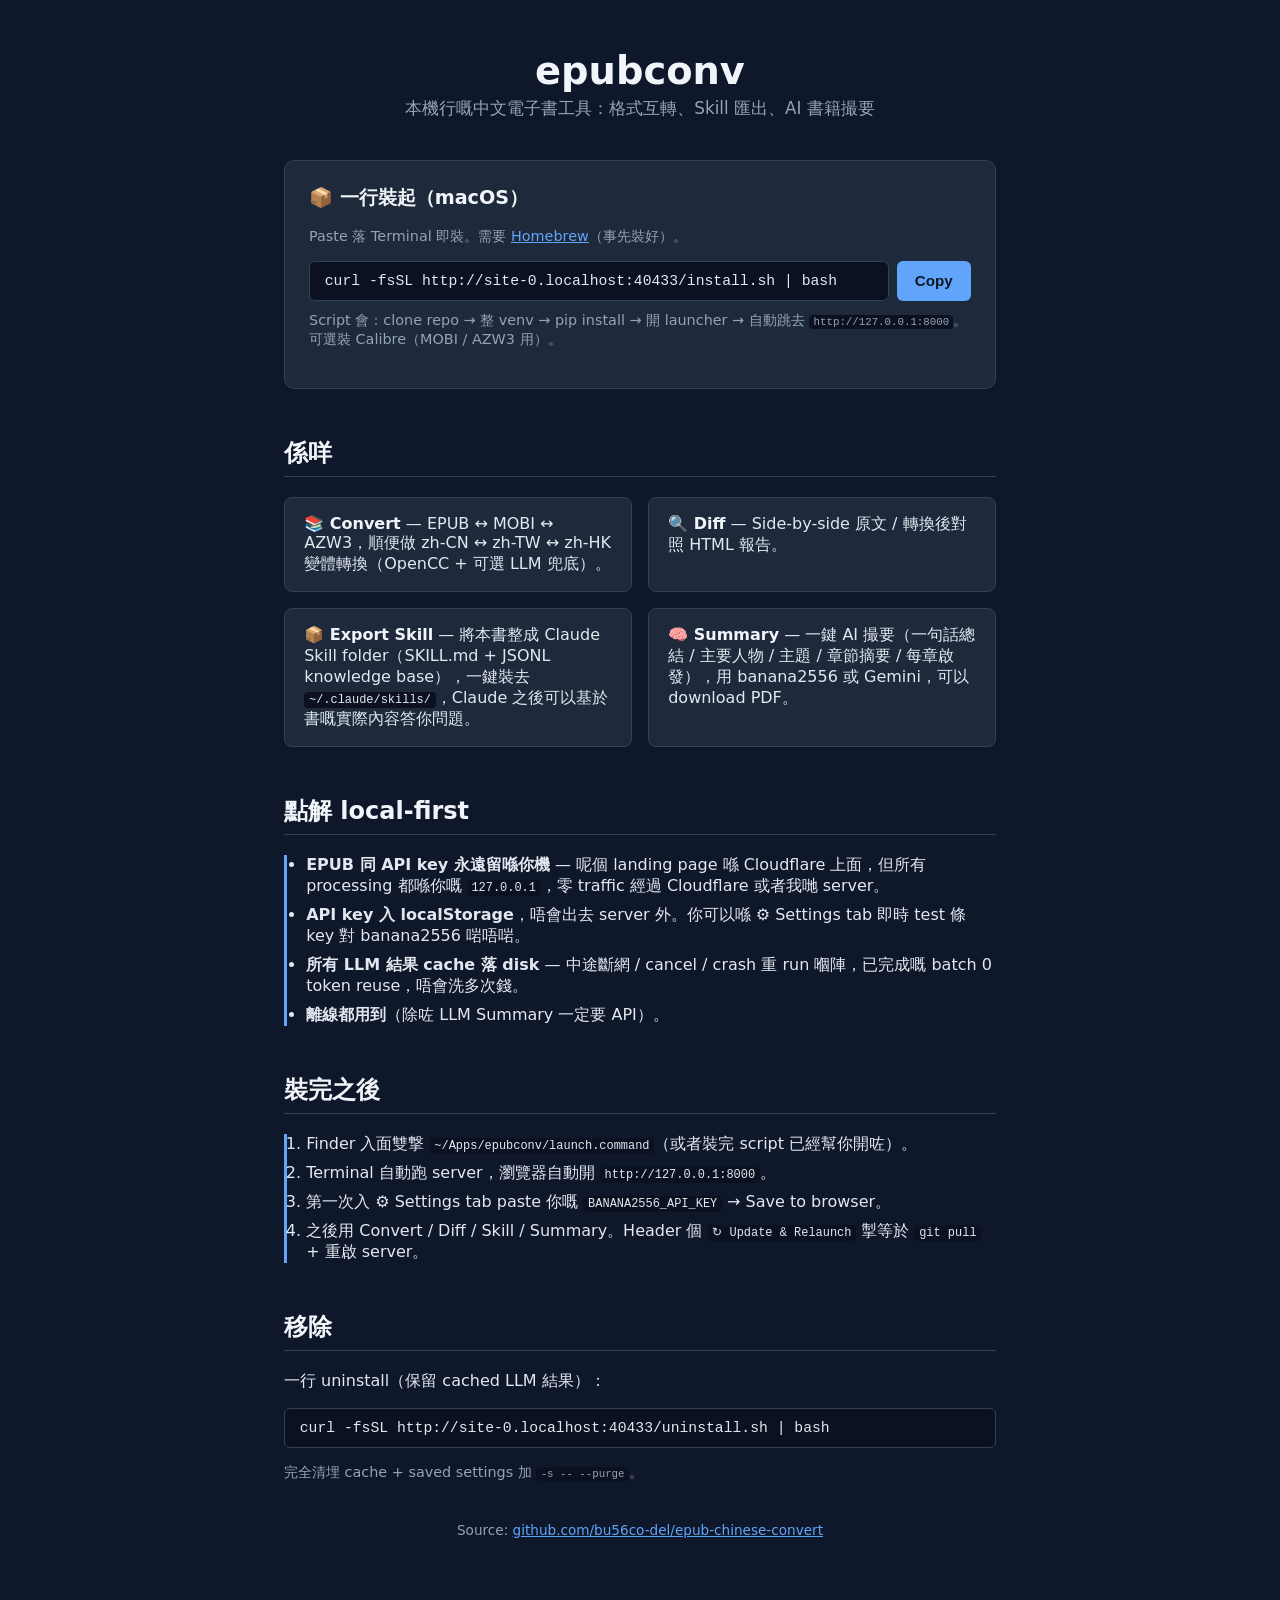
==== pages/index.html @ 8a71cad4 "feat(pages): Cloudflare Pages landing site + one-line installer A static site under pages/ that anyo" ====
<!DOCTYPE html>
<html lang="zh-Hant">
<head>
<meta charset="utf-8" />
<meta name="viewport" content="width=device-width, initial-scale=1" />
<title>epubconv — local-first 中文電子書工具</title>
<meta name="description" content="EPUB ↔ MOBI ↔ AZW3 中文變體轉換、Claude Skill 匯出、書籍 AI 撮要。所有 processing 留喺你部 Mac，API key 唔離開 browser。" />
<link rel="stylesheet" href="./style.css" />
</head>
<body>

<main>

<header>
  <h1>epubconv</h1>
  <p class="tagline">本機行嘅中文電子書工具：格式互轉、Skill 匯出、AI 書籍撮要</p>
</header>

<section class="cta">
  <h2 style="margin-top:0;border:0;padding:0;font-size:1.2em">📦 一行裝起（macOS）</h2>
  <p class="muted">Paste 落 Terminal 即裝。需要 <a href="https://brew.sh" target="_blank">Homebrew</a>（事先裝好）。</p>
  <div class="install-row">
    <code class="install-cmd" id="install-cmd">curl -fsSL …/install.sh | bash</code>
    <button class="copy" id="copy-btn" type="button">Copy</button>
  </div>
  <p class="muted" style="margin-top:0.75em">
    Script 會：clone repo → 整 venv → pip install → 開 launcher → 自動跳去 <code>http://127.0.0.1:8000</code>。
    可選裝 Calibre（MOBI / AZW3 用）。
  </p>
</section>

<h2>係咩</h2>
<ul class="features">
  <li><strong>📚 Convert</strong> — EPUB ↔ MOBI ↔ AZW3，順便做 zh-CN ↔ zh-TW ↔ zh-HK 變體轉換（OpenCC + 可選 LLM 兜底）。</li>
  <li><strong>🔍 Diff</strong> — Side-by-side 原文 / 轉換後對照 HTML 報告。</li>
  <li><strong>📦 Export Skill</strong> — 將本書整成 Claude Skill folder（SKILL.md + JSONL knowledge base），一鍵裝去 <code>~/.claude/skills/</code>，Claude 之後可以基於書嘅實際內容答你問題。</li>
  <li><strong>🧠 Summary</strong> — 一鍵 AI 撮要（一句話總結 / 主要人物 / 主題 / 章節摘要 / 每章啟發），用 banana2556 或 Gemini，可以 download PDF。</li>
</ul>

<h2>點解 local-first</h2>
<ul class="steps">
  <li><strong>EPUB 同 API key 永遠留喺你機</strong> — 呢個 landing page 喺 Cloudflare 上面，但所有 processing 都喺你嘅 <code>127.0.0.1</code>，零 traffic 經過 Cloudflare 或者我哋 server。</li>
  <li><strong>API key 入 localStorage</strong>，唔會出去 server 外。你可以喺 ⚙ Settings tab 即時 test 條 key 對 banana2556 啱唔啱。</li>
  <li><strong>所有 LLM 結果 cache 落 disk</strong> — 中途斷網 / cancel / crash 重 run 嗰陣，已完成嘅 batch 0 token reuse，唔會洗多次錢。</li>
  <li><strong>離線都用到</strong>（除咗 LLM Summary 一定要 API）。</li>
</ul>

<h2>裝完之後</h2>
<ol class="steps">
  <li>Finder 入面雙撃 <code>~/Apps/epubconv/launch.command</code>（或者裝完 script 已經幫你開咗）。</li>
  <li>Terminal 自動跑 server，瀏覽器自動開 <code>http://127.0.0.1:8000</code>。</li>
  <li>第一次入 ⚙ Settings tab paste 你嘅 <code>BANANA2556_API_KEY</code> → Save to browser。</li>
  <li>之後用 Convert / Diff / Skill / Summary。Header 個 <code>↻ Update &amp; Relaunch</code> 掣等於 <code>git pull</code> + 重啟 server。</li>
</ol>

<h2>移除</h2>
<p>一行 uninstall（保留 cached LLM 結果）：</p>
<code class="install-cmd" id="uninstall-cmd" style="display:block;white-space:nowrap">curl -fsSL …/uninstall.sh | bash</code>
<p class="muted">完全清埋 cache + saved settings 加 <code>-s -- --purge</code>。</p>

<footer>
  <p>
    Source: <a href="https://github.com/bu56co-del/epub-chinese-convert" target="_blank">github.com/bu56co-del/epub-chinese-convert</a>
  </p>
</footer>

</main>

<script>
(function () {
  // Build curl commands relative to whichever origin served this page so
  // the same HTML works on *.pages.dev, a custom domain, or local preview.
  const origin = window.location.origin || "";
  const cmd = origin + "/install.sh";
  const ucmd = origin + "/uninstall.sh";
  const installEl = document.getElementById("install-cmd");
  const uninstallEl = document.getElementById("uninstall-cmd");
  if (origin && !origin.startsWith("file:")) {
    installEl.textContent = `curl -fsSL ${cmd} | bash`;
    uninstallEl.textContent = `curl -fsSL ${ucmd} | bash`;
  }

  const btn = document.getElementById("copy-btn");
  btn.addEventListener("click", async () => {
    try {
      await navigator.clipboard.writeText(installEl.textContent.trim());
      btn.textContent = "Copied!";
      btn.classList.add("copied");
      setTimeout(() => {
        btn.textContent = "Copy";
        btn.classList.remove("copied");
      }, 1800);
    } catch (e) {
      btn.textContent = "Copy failed";
    }
  });
})();
</script>

</body>
</html>
---- pages/style.css ----
:root {
  --bg: #0f172a;
  --bg-raised: #1e293b;
  --bg-code: #0b1120;
  --border: #334155;
  --text: #e2e8f0;
  --text-muted: #94a3b8;
  --text-strong: #f1f5f9;
  --accent: #60a5fa;
  --accent-hover: #93c5fd;
  --ok: #34d399;
}

* { box-sizing: border-box; }

html, body {
  background: var(--bg);
  color: var(--text);
  margin: 0;
  font-family: -apple-system, BlinkMacSystemFont, system-ui, "Segoe UI", "PingFang TC",
               "PingFang HK", "Microsoft JhengHei", sans-serif;
  -webkit-font-smoothing: antialiased;
}

main {
  max-width: 760px;
  margin: 0 auto;
  padding: 3em 1.5em 6em;
}

header {
  text-align: center;
  margin-bottom: 2.5em;
}

header h1 {
  margin: 0;
  font-size: 2.4em;
  color: var(--text-strong);
}

header .tagline {
  color: var(--text-muted);
  margin-top: 0.25em;
  font-size: 1.05em;
}

h2 {
  color: var(--text-strong);
  margin-top: 2em;
  border-bottom: 1px solid var(--border);
  padding-bottom: 0.3em;
}

a {
  color: var(--accent);
}

a:hover {
  color: var(--accent-hover);
}

code {
  background: var(--bg-code);
  padding: 0.1em 0.4em;
  border-radius: 4px;
  font-size: 0.92em;
}

.cta {
  background: var(--bg-raised);
  border: 1px solid var(--border);
  border-radius: 10px;
  padding: 1.5em;
  margin: 2em 0;
}

.cta .install-row {
  display: flex;
  align-items: stretch;
  gap: 0.5em;
  margin-top: 0.75em;
}

.install-cmd {
  flex: 1;
  background: var(--bg-code);
  color: var(--text);
  font-family: ui-monospace, SFMono-Regular, Menlo, monospace;
  font-size: 0.92em;
  border: 1px solid var(--border);
  border-radius: 6px;
  padding: 0.75em 1em;
  overflow-x: auto;
  white-space: nowrap;
}

button.copy {
  background: var(--accent);
  color: #0f172a;
  font-weight: 600;
  border: 0;
  border-radius: 6px;
  padding: 0 1.2em;
  cursor: pointer;
  font-size: 0.95em;
}

button.copy:hover { background: var(--accent-hover); }
button.copy.copied { background: var(--ok); }

.features {
  display: grid;
  grid-template-columns: 1fr 1fr;
  gap: 1em;
  list-style: none;
  padding: 0;
}

.features li {
  background: var(--bg-raised);
  border: 1px solid var(--border);
  border-radius: 8px;
  padding: 1em 1.2em;
}

.features li strong { color: var(--text-strong); }

.muted { color: var(--text-muted); font-size: 0.9em; }

.steps {
  border-left: 3px solid var(--accent);
  padding-left: 1.2em;
}

.steps li { margin: 0.5em 0; }

footer {
  text-align: center;
  color: var(--text-muted);
  font-size: 0.85em;
  margin-top: 3em;
}

@media (max-width: 600px) {
  main { padding: 2em 1em 4em; }
  .features { grid-template-columns: 1fr; }
  .install-row { flex-direction: column; }
  button.copy { padding: 0.6em 1em; }
}
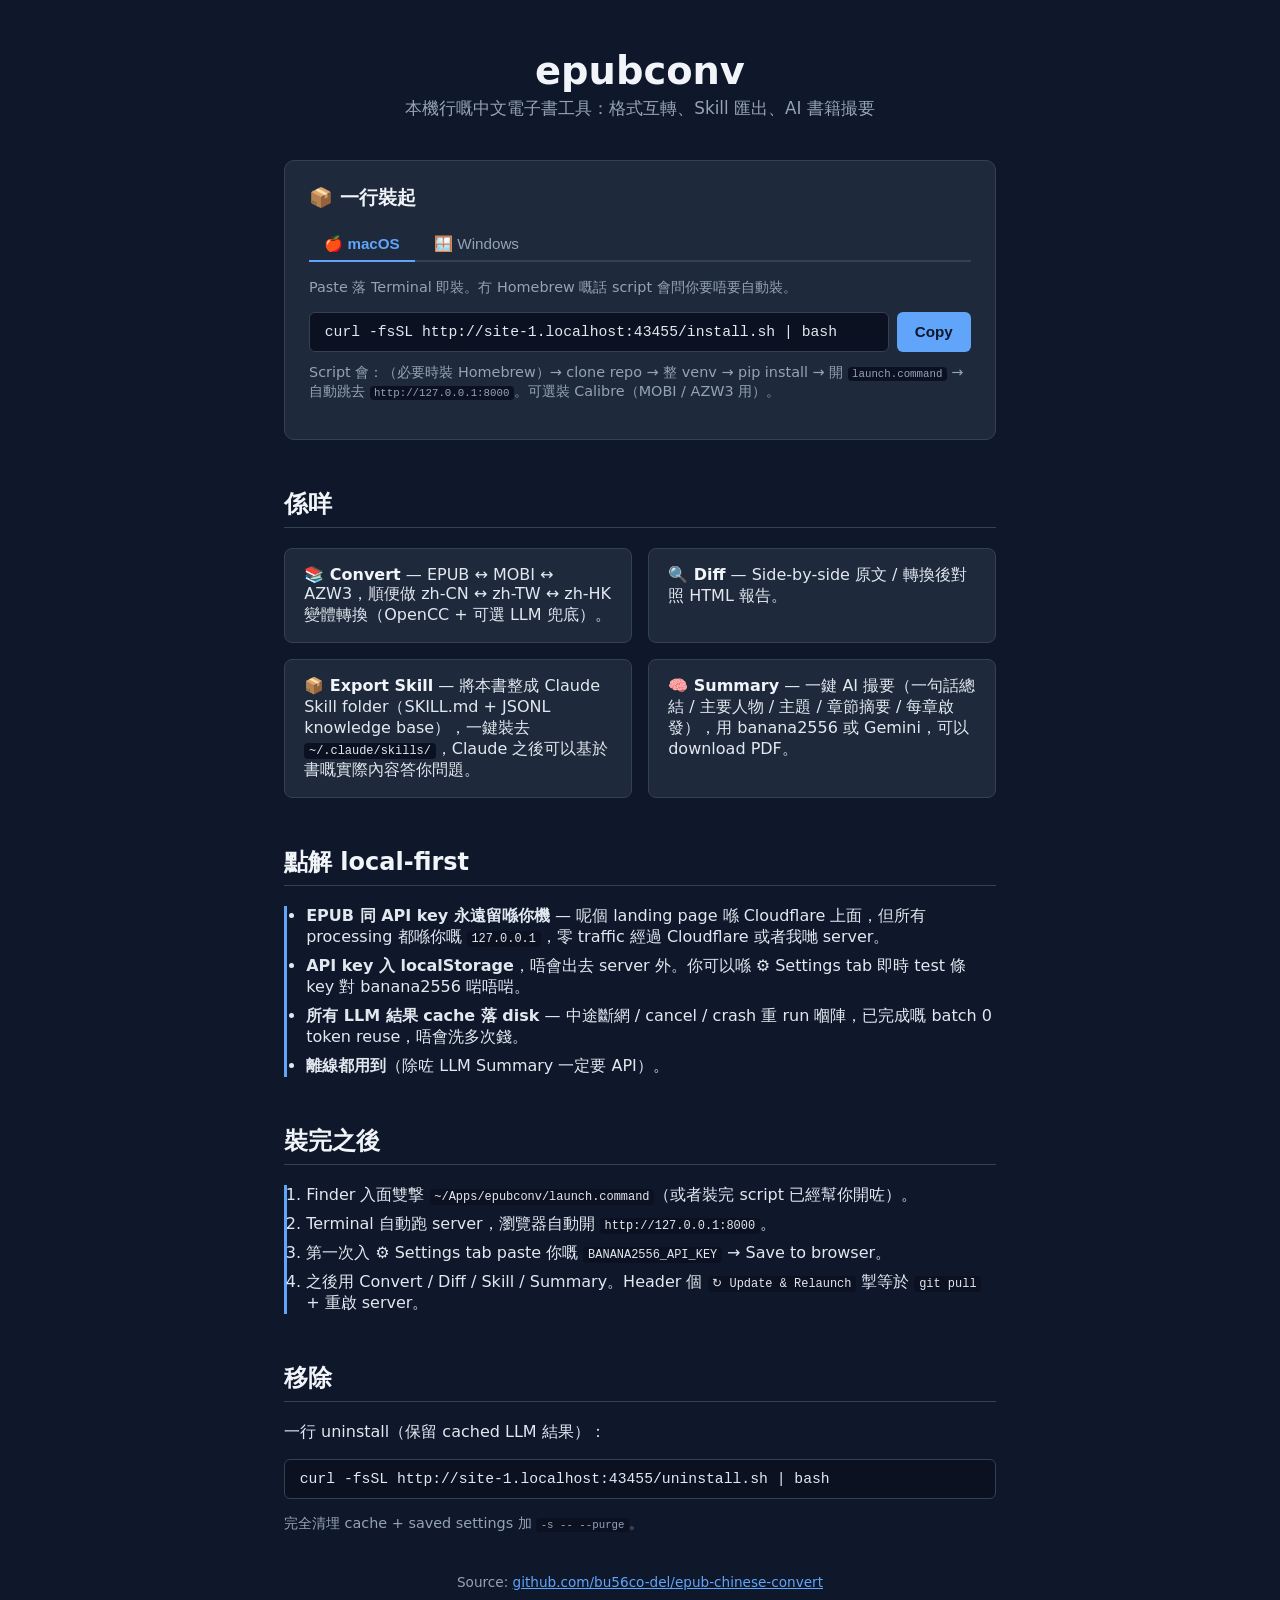
==== commit 3348abf6: "feat(installer): auto-install Homebrew on macOS + Windows installer Two requests from the Cloudflare" ====
--- a/pages/index.html
+++ b/pages/index.html
@@ -17,16 +17,37 @@
 </header>
 
 <section class="cta">
-  <h2 style="margin-top:0;border:0;padding:0;font-size:1.2em">📦 一行裝起（macOS）</h2>
-  <p class="muted">Paste 落 Terminal 即裝。需要 <a href="https://brew.sh" target="_blank">Homebrew</a>（事先裝好）。</p>
-  <div class="install-row">
-    <code class="install-cmd" id="install-cmd">curl -fsSL …/install.sh | bash</code>
-    <button class="copy" id="copy-btn" type="button">Copy</button>
+  <h2 style="margin-top:0;border:0;padding:0;font-size:1.2em">📦 一行裝起</h2>
+
+  <div class="os-tabs" role="tablist">
+    <button class="os-tab" data-os="mac" type="button" role="tab">🍎 macOS</button>
+    <button class="os-tab" data-os="windows" type="button" role="tab">🪟 Windows</button>
   </div>
-  <p class="muted" style="margin-top:0.75em">
-    Script 會：clone repo → 整 venv → pip install → 開 launcher → 自動跳去 <code>http://127.0.0.1:8000</code>。
-    可選裝 Calibre（MOBI / AZW3 用）。
-  </p>
+
+  <div class="os-panel" data-os="mac">
+    <p class="muted">Paste 落 Terminal 即裝。冇 Homebrew 嘅話 script 會問你要唔要自動裝。</p>
+    <div class="install-row">
+      <code class="install-cmd" id="install-cmd-mac">curl -fsSL …/install.sh | bash</code>
+      <button class="copy" data-target="install-cmd-mac" type="button">Copy</button>
+    </div>
+    <p class="muted" style="margin-top:0.75em">
+      Script 會：（必要時裝 Homebrew）→ clone repo → 整 venv → pip install → 開 <code>launch.command</code> →
+      自動跳去 <code>http://127.0.0.1:8000</code>。可選裝 Calibre（MOBI / AZW3 用）。
+    </p>
+  </div>
+
+  <div class="os-panel" data-os="windows" style="display:none">
+    <p class="muted">Paste 落 PowerShell 即裝。需要 Windows 10 1809+ / Windows 11（內建 winget）。</p>
+    <div class="install-row">
+      <code class="install-cmd" id="install-cmd-win">iwr -useb …/install.ps1 | iex</code>
+      <button class="copy" data-target="install-cmd-win" type="button">Copy</button>
+    </div>
+    <p class="muted" style="margin-top:0.75em">
+      Script 會：winget install Git + Python 3.11 → clone repo → 整 venv → pip install → 開
+      <code>launch.bat</code> → 自動跳去 <code>http://127.0.0.1:8000</code>。
+      可選裝 Calibre（MOBI / AZW3 用）。
+    </p>
+  </div>
 </section>
 
 <h2>係咩</h2>
@@ -55,8 +76,15 @@
 
 <h2>移除</h2>
 <p>一行 uninstall（保留 cached LLM 結果）：</p>
-<code class="install-cmd" id="uninstall-cmd" style="display:block;white-space:nowrap">curl -fsSL …/uninstall.sh | bash</code>
-<p class="muted">完全清埋 cache + saved settings 加 <code>-s -- --purge</code>。</p>
+<div class="os-panel" data-os="mac">
+  <code class="install-cmd" id="uninstall-cmd-mac" style="display:block;white-space:nowrap">curl -fsSL …/uninstall.sh | bash</code>
+  <p class="muted">完全清埋 cache + saved settings 加 <code>-s -- --purge</code>。</p>
+</div>
+<div class="os-panel" data-os="windows" style="display:none">
+  <p class="muted">Windows 暫時手動 — 喺 PowerShell 跑：</p>
+  <code class="install-cmd" style="display:block;white-space:nowrap">Remove-Item -Recurse "$env:USERPROFILE\Apps\epubconv"</code>
+  <p class="muted">完全清埋 cache 仲要加 <code>Remove-Item -Recurse "$env:USERPROFILE\.config\epubconv"</code>。</p>
+</div>
 
 <footer>
   <p>
@@ -68,31 +96,63 @@
 
 <script>
 (function () {
-  // Build curl commands relative to whichever origin served this page so
-  // the same HTML works on *.pages.dev, a custom domain, or local preview.
+  // Build install / uninstall commands relative to whichever origin served
+  // this page so the same HTML works on *.pages.dev, a custom domain, or
+  // a local preview.
   const origin = window.location.origin || "";
-  const cmd = origin + "/install.sh";
-  const ucmd = origin + "/uninstall.sh";
-  const installEl = document.getElementById("install-cmd");
-  const uninstallEl = document.getElementById("uninstall-cmd");
-  if (origin && !origin.startsWith("file:")) {
-    installEl.textContent = `curl -fsSL ${cmd} | bash`;
-    uninstallEl.textContent = `curl -fsSL ${ucmd} | bash`;
+  const isHttp = origin && !origin.startsWith("file:");
+
+  if (isHttp) {
+    document.getElementById("install-cmd-mac").textContent =
+      `curl -fsSL ${origin}/install.sh | bash`;
+    document.getElementById("install-cmd-win").textContent =
+      `iwr -useb ${origin}/install.ps1 | iex`;
+    document.getElementById("uninstall-cmd-mac").textContent =
+      `curl -fsSL ${origin}/uninstall.sh | bash`;
   }
 
-  const btn = document.getElementById("copy-btn");
-  btn.addEventListener("click", async () => {
-    try {
-      await navigator.clipboard.writeText(installEl.textContent.trim());
-      btn.textContent = "Copied!";
-      btn.classList.add("copied");
-      setTimeout(() => {
-        btn.textContent = "Copy";
-        btn.classList.remove("copied");
-      }, 1800);
-    } catch (e) {
-      btn.textContent = "Copy failed";
-    }
+  // -------- OS tabs --------
+  function showOS(os) {
+    document.querySelectorAll(".os-tab").forEach(b => {
+      b.classList.toggle("active", b.dataset.os === os);
+    });
+    document.querySelectorAll(".os-panel").forEach(p => {
+      p.style.display = (p.dataset.os === os) ? "block" : "none";
+    });
+    try { localStorage.setItem("epubconv:landing-os", os); } catch (e) {}
+  }
+
+  document.querySelectorAll(".os-tab").forEach(btn => {
+    btn.addEventListener("click", () => showOS(btn.dataset.os));
+  });
+
+  // Default tab: saved choice → user-agent guess → mac.
+  let defaultOS = "mac";
+  try {
+    const saved = localStorage.getItem("epubconv:landing-os");
+    if (saved === "mac" || saved === "windows") defaultOS = saved;
+    else if (/Windows/i.test(navigator.userAgent)) defaultOS = "windows";
+  } catch (e) { /* private mode */ }
+  showOS(defaultOS);
+
+  // -------- Copy buttons --------
+  document.querySelectorAll("button.copy").forEach(btn => {
+    btn.addEventListener("click", async () => {
+      const targetId = btn.dataset.target;
+      const el = document.getElementById(targetId);
+      if (!el) return;
+      try {
+        await navigator.clipboard.writeText(el.textContent.trim());
+        btn.textContent = "Copied!";
+        btn.classList.add("copied");
+        setTimeout(() => {
+          btn.textContent = "Copy";
+          btn.classList.remove("copied");
+        }, 1800);
+      } catch (e) {
+        btn.textContent = "Copy failed";
+      }
+    });
   });
 })();
 </script>
--- a/pages/style.css
+++ b/pages/style.css
@@ -75,6 +75,32 @@
   margin: 2em 0;
 }
 
+.os-tabs {
+  display: flex;
+  gap: 0.25em;
+  margin: 1em 0 1em;
+  border-bottom: 2px solid var(--border);
+}
+
+.os-tab {
+  background: none;
+  border: 0;
+  padding: 0.5em 1em;
+  cursor: pointer;
+  color: var(--text-muted);
+  border-bottom: 2px solid transparent;
+  margin-bottom: -2px;
+  font-size: 0.95em;
+}
+
+.os-tab:hover { color: var(--accent-hover); }
+
+.os-tab.active {
+  color: var(--accent);
+  border-bottom-color: var(--accent);
+  font-weight: 600;
+}
+
 .cta .install-row {
   display: flex;
   align-items: stretch;
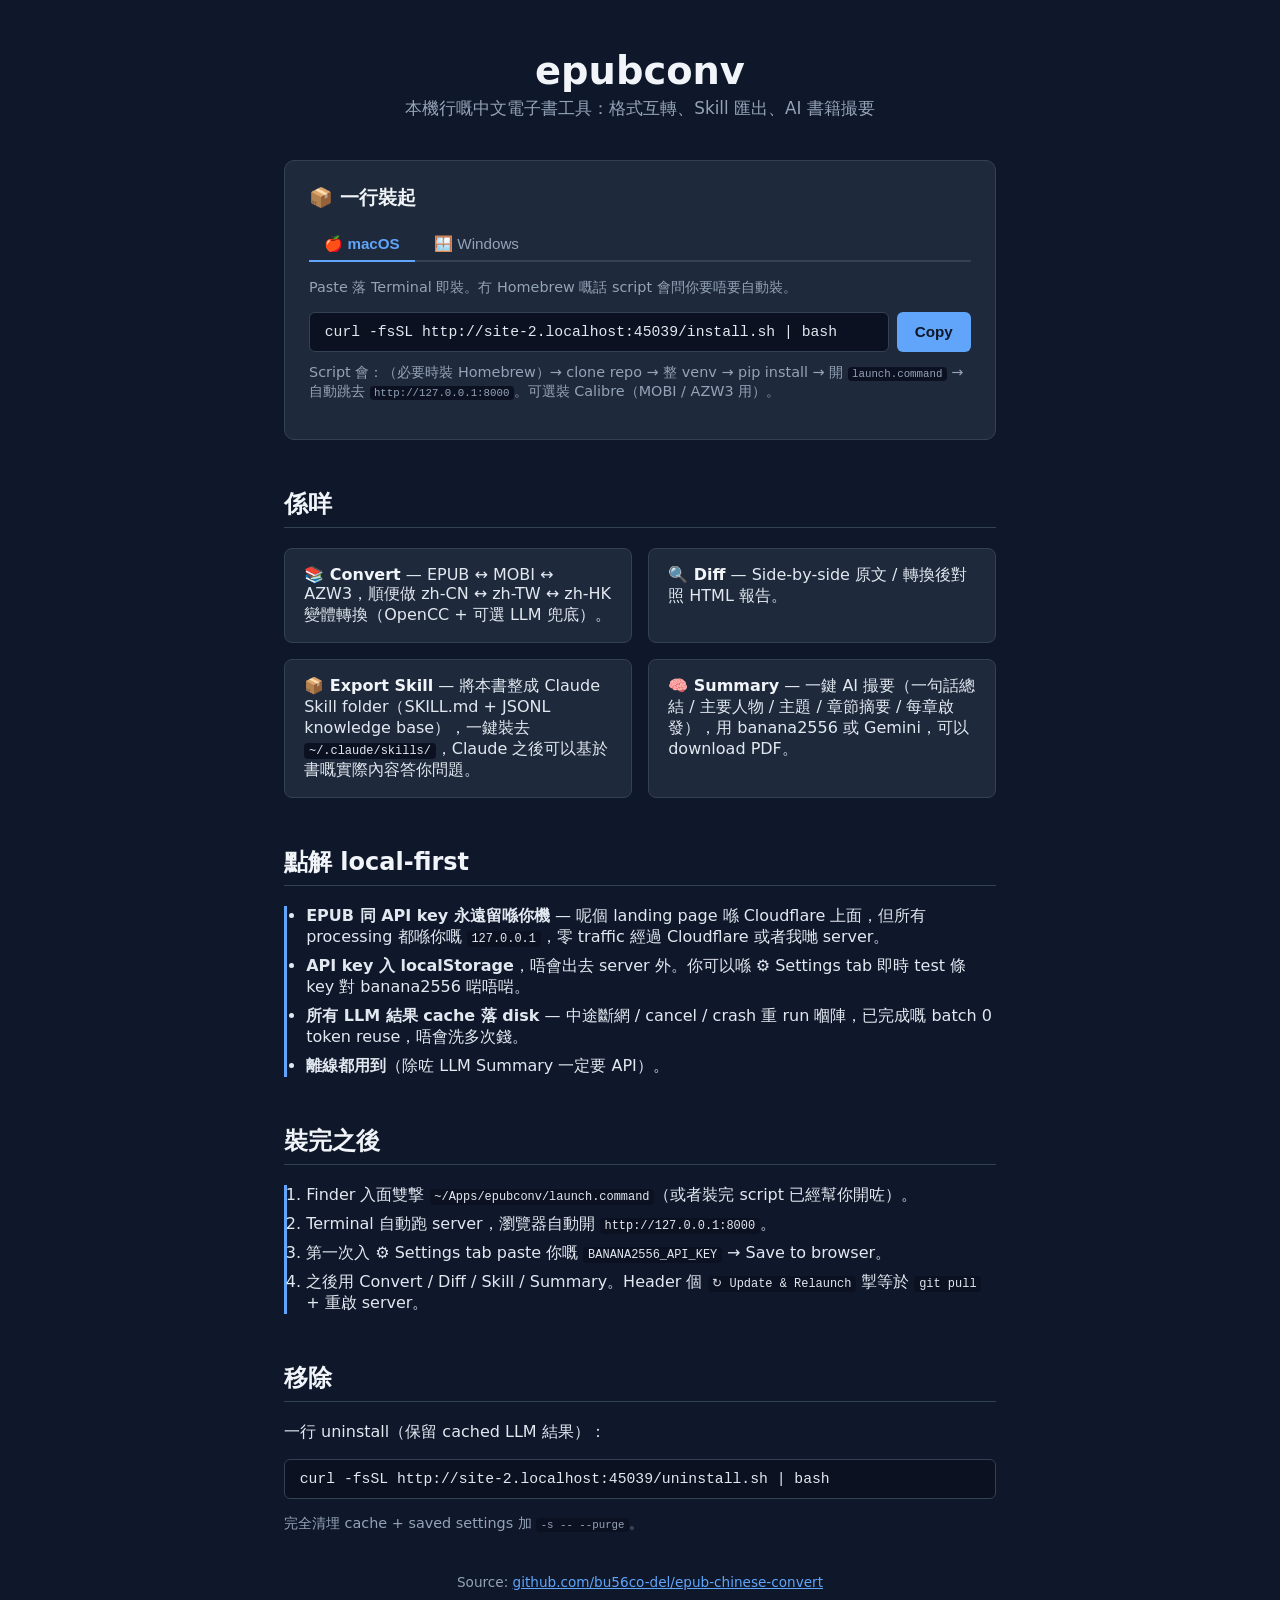
==== commit bbe0f6f2: "feat(web): Cloudflare-hosted UI talks to local backend (CORS + /healthz) The user expected the Cloud" ====
--- a/pages/index.html
+++ b/pages/index.html
@@ -15,6 +15,16 @@
   <h1>epubconv</h1>
   <p class="tagline">本機行嘅中文電子書工具：格式互轉、Skill 匯出、AI 書籍撮要</p>
 </header>
+
+<div id="backend-up" style="display:none;background:var(--bg-raised);border:1px solid var(--border);border-left:4px solid var(--ok);border-radius:8px;padding:1em 1.2em;margin-bottom:1.5em">
+  <strong style="color:var(--text-strong)">✅ 本機 server 已開</strong>
+  <span class="muted" id="backend-up-version"></span>
+  <div style="margin-top:0.75em">
+    <a href="./app.html" style="display:inline-block;background:var(--accent);color:#0f172a;font-weight:600;padding:0.6em 1.2em;border-radius:6px;text-decoration:none">
+      開個 App →
+    </a>
+  </div>
+</div>
 
 <section class="cta">
   <h2 style="margin-top:0;border:0;padding:0;font-size:1.2em">📦 一行裝起</h2>
@@ -135,6 +145,22 @@
   } catch (e) { /* private mode */ }
   showOS(defaultOS);
 
+  // -------- Backend probe — show "Open App" if local server is up --------
+  (async () => {
+    try {
+      const r = await fetch("http://127.0.0.1:8000/healthz", {
+        cache: "no-store",
+        signal: AbortSignal.timeout(2500),
+      });
+      if (r.ok) {
+        const data = await r.json();
+        document.getElementById("backend-up").style.display = "block";
+        document.getElementById("backend-up-version").textContent =
+          data.version ? ` (${data.version})` : "";
+      }
+    } catch (e) { /* backend not running — keep install instructions */ }
+  })();
+
   // -------- Copy buttons --------
   document.querySelectorAll("button.copy").forEach(btn => {
     btn.addEventListener("click", async () => {
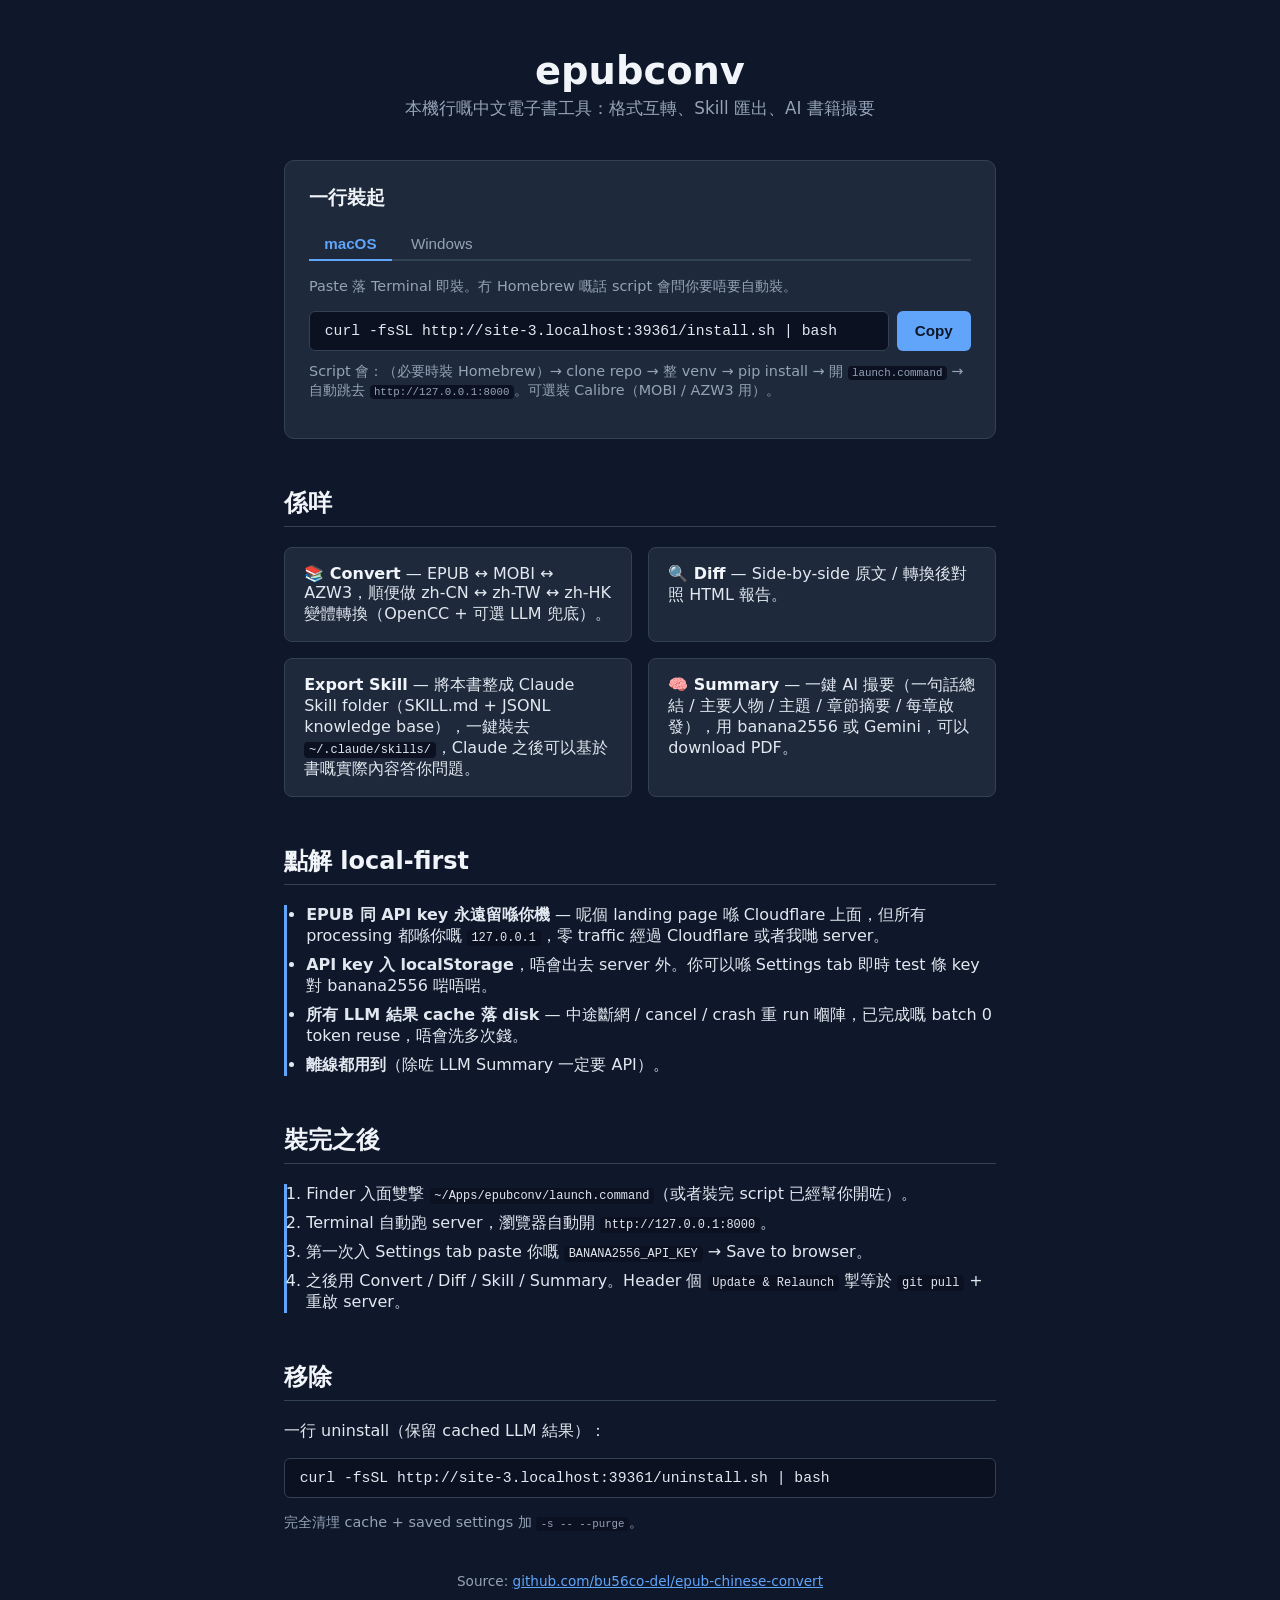
==== commit 740fe106: "style(web): strip pictogram emoji from UI surfaces User asked to remove emoji from the web UI. Remov" ====
--- a/pages/index.html
+++ b/pages/index.html
@@ -17,7 +17,7 @@
 </header>
 
 <div id="backend-up" style="display:none;background:var(--bg-raised);border:1px solid var(--border);border-left:4px solid var(--ok);border-radius:8px;padding:1em 1.2em;margin-bottom:1.5em">
-  <strong style="color:var(--text-strong)">✅ 本機 server 已開</strong>
+  <strong style="color:var(--text-strong)">本機 server 已開</strong>
   <span class="muted" id="backend-up-version"></span>
   <div style="margin-top:0.75em">
     <a href="./app.html" style="display:inline-block;background:var(--accent);color:#0f172a;font-weight:600;padding:0.6em 1.2em;border-radius:6px;text-decoration:none">
@@ -27,11 +27,11 @@
 </div>
 
 <section class="cta">
-  <h2 style="margin-top:0;border:0;padding:0;font-size:1.2em">📦 一行裝起</h2>
+  <h2 style="margin-top:0;border:0;padding:0;font-size:1.2em">一行裝起</h2>
 
   <div class="os-tabs" role="tablist">
-    <button class="os-tab" data-os="mac" type="button" role="tab">🍎 macOS</button>
-    <button class="os-tab" data-os="windows" type="button" role="tab">🪟 Windows</button>
+    <button class="os-tab" data-os="mac" type="button" role="tab">macOS</button>
+    <button class="os-tab" data-os="windows" type="button" role="tab">Windows</button>
   </div>
 
   <div class="os-panel" data-os="mac">
@@ -64,14 +64,14 @@
 <ul class="features">
   <li><strong>📚 Convert</strong> — EPUB ↔ MOBI ↔ AZW3，順便做 zh-CN ↔ zh-TW ↔ zh-HK 變體轉換（OpenCC + 可選 LLM 兜底）。</li>
   <li><strong>🔍 Diff</strong> — Side-by-side 原文 / 轉換後對照 HTML 報告。</li>
-  <li><strong>📦 Export Skill</strong> — 將本書整成 Claude Skill folder（SKILL.md + JSONL knowledge base），一鍵裝去 <code>~/.claude/skills/</code>，Claude 之後可以基於書嘅實際內容答你問題。</li>
+  <li><strong>Export Skill</strong> — 將本書整成 Claude Skill folder（SKILL.md + JSONL knowledge base），一鍵裝去 <code>~/.claude/skills/</code>，Claude 之後可以基於書嘅實際內容答你問題。</li>
   <li><strong>🧠 Summary</strong> — 一鍵 AI 撮要（一句話總結 / 主要人物 / 主題 / 章節摘要 / 每章啟發），用 banana2556 或 Gemini，可以 download PDF。</li>
 </ul>
 
 <h2>點解 local-first</h2>
 <ul class="steps">
   <li><strong>EPUB 同 API key 永遠留喺你機</strong> — 呢個 landing page 喺 Cloudflare 上面，但所有 processing 都喺你嘅 <code>127.0.0.1</code>，零 traffic 經過 Cloudflare 或者我哋 server。</li>
-  <li><strong>API key 入 localStorage</strong>，唔會出去 server 外。你可以喺 ⚙ Settings tab 即時 test 條 key 對 banana2556 啱唔啱。</li>
+  <li><strong>API key 入 localStorage</strong>，唔會出去 server 外。你可以喺 Settings tab 即時 test 條 key 對 banana2556 啱唔啱。</li>
   <li><strong>所有 LLM 結果 cache 落 disk</strong> — 中途斷網 / cancel / crash 重 run 嗰陣，已完成嘅 batch 0 token reuse，唔會洗多次錢。</li>
   <li><strong>離線都用到</strong>（除咗 LLM Summary 一定要 API）。</li>
 </ul>
@@ -80,8 +80,8 @@
 <ol class="steps">
   <li>Finder 入面雙撃 <code>~/Apps/epubconv/launch.command</code>（或者裝完 script 已經幫你開咗）。</li>
   <li>Terminal 自動跑 server，瀏覽器自動開 <code>http://127.0.0.1:8000</code>。</li>
-  <li>第一次入 ⚙ Settings tab paste 你嘅 <code>BANANA2556_API_KEY</code> → Save to browser。</li>
-  <li>之後用 Convert / Diff / Skill / Summary。Header 個 <code>↻ Update &amp; Relaunch</code> 掣等於 <code>git pull</code> + 重啟 server。</li>
+  <li>第一次入 Settings tab paste 你嘅 <code>BANANA2556_API_KEY</code> → Save to browser。</li>
+  <li>之後用 Convert / Diff / Skill / Summary。Header 個 <code>Update &amp; Relaunch</code> 掣等於 <code>git pull</code> + 重啟 server。</li>
 </ol>
 
 <h2>移除</h2>
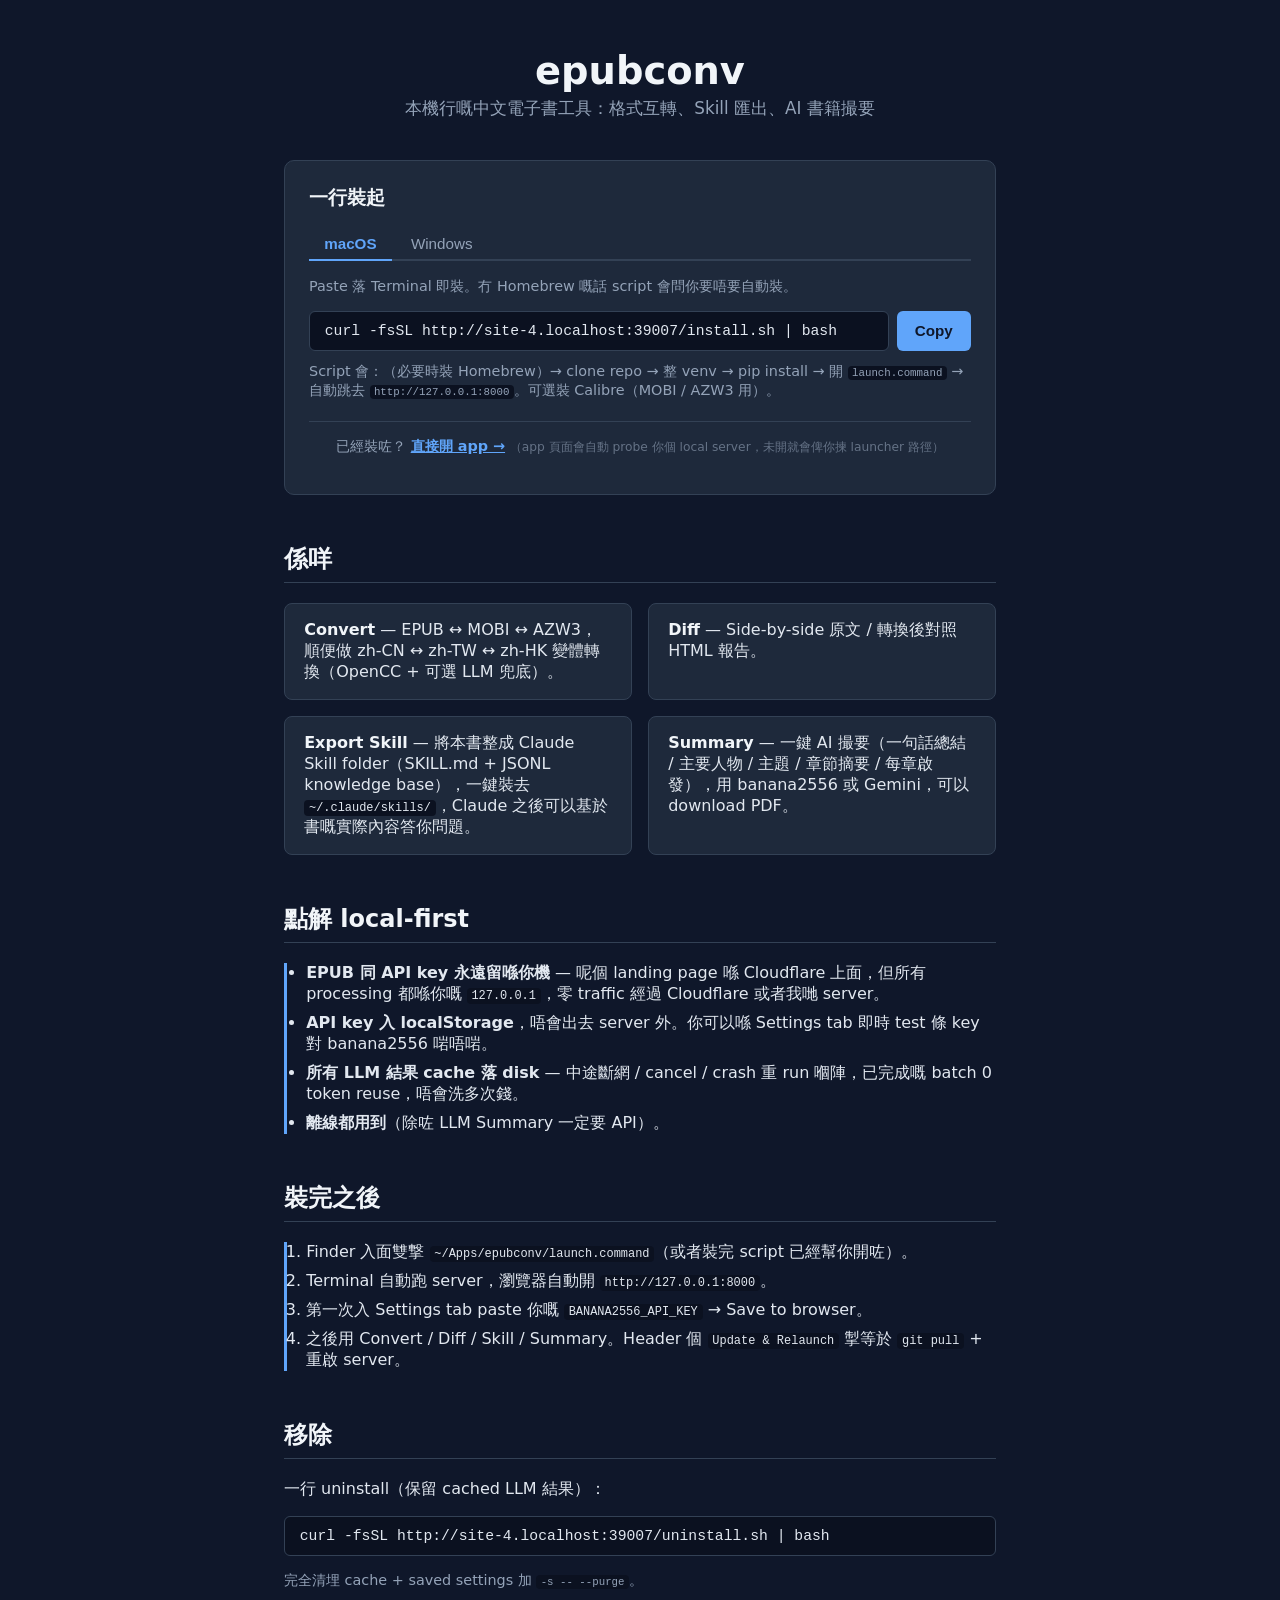
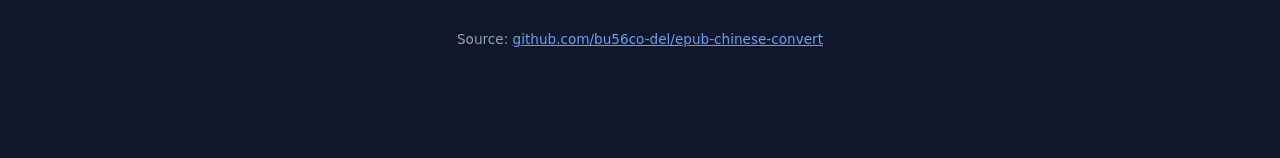
==== commit fa2790d9: "ux(pages): "已經裝咗？直接開 app →" link on landing + strip remaining emoji The landing page (/) had no esca" ====
--- a/pages/index.html
+++ b/pages/index.html
@@ -58,14 +58,20 @@
       可選裝 Calibre（MOBI / AZW3 用）。
     </p>
   </div>
+
+  <p class="muted" style="margin-top:1.5em;text-align:center;padding-top:1em;border-top:1px solid var(--border)">
+    已經裝咗？
+    <a href="./app.html" style="color:var(--accent);font-weight:600">直接開 app →</a>
+    <span style="opacity:0.6;font-size:0.85em">（app 頁面會自動 probe 你個 local server，未開就會俾你揀 launcher 路徑）</span>
+  </p>
 </section>
 
 <h2>係咩</h2>
 <ul class="features">
-  <li><strong>📚 Convert</strong> — EPUB ↔ MOBI ↔ AZW3，順便做 zh-CN ↔ zh-TW ↔ zh-HK 變體轉換（OpenCC + 可選 LLM 兜底）。</li>
-  <li><strong>🔍 Diff</strong> — Side-by-side 原文 / 轉換後對照 HTML 報告。</li>
+  <li><strong>Convert</strong> — EPUB ↔ MOBI ↔ AZW3，順便做 zh-CN ↔ zh-TW ↔ zh-HK 變體轉換（OpenCC + 可選 LLM 兜底）。</li>
+  <li><strong>Diff</strong> — Side-by-side 原文 / 轉換後對照 HTML 報告。</li>
   <li><strong>Export Skill</strong> — 將本書整成 Claude Skill folder（SKILL.md + JSONL knowledge base），一鍵裝去 <code>~/.claude/skills/</code>，Claude 之後可以基於書嘅實際內容答你問題。</li>
-  <li><strong>🧠 Summary</strong> — 一鍵 AI 撮要（一句話總結 / 主要人物 / 主題 / 章節摘要 / 每章啟發），用 banana2556 或 Gemini，可以 download PDF。</li>
+  <li><strong>Summary</strong> — 一鍵 AI 撮要（一句話總結 / 主要人物 / 主題 / 章節摘要 / 每章啟發），用 banana2556 或 Gemini，可以 download PDF。</li>
 </ul>
 
 <h2>點解 local-first</h2>
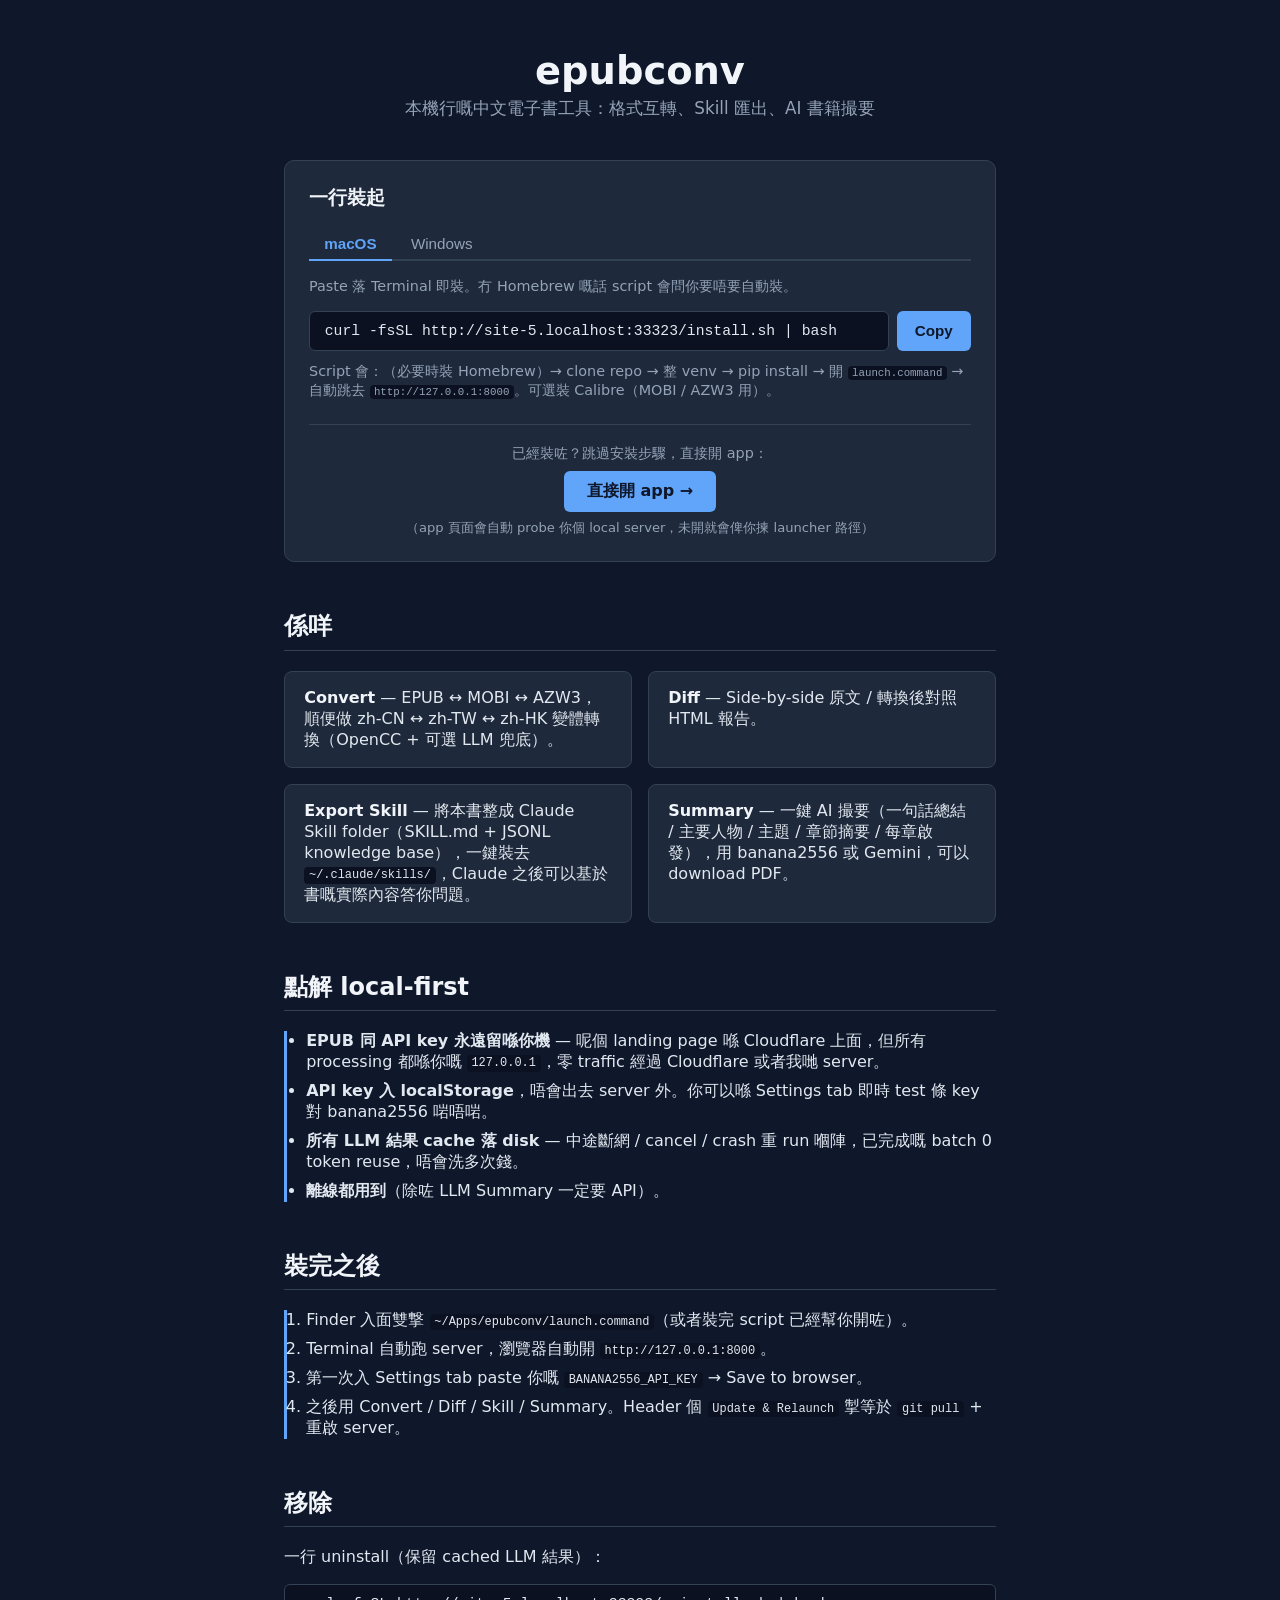
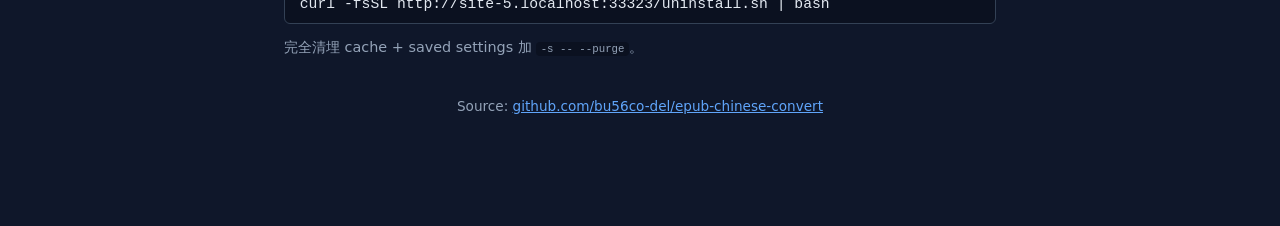
==== commit 3081f9ed: "ux(pages): make "直接開 app" a real button, not a buried text link User saw the previous version but co" ====
--- a/pages/index.html
+++ b/pages/index.html
@@ -59,11 +59,16 @@
     </p>
   </div>
 
-  <p class="muted" style="margin-top:1.5em;text-align:center;padding-top:1em;border-top:1px solid var(--border)">
-    已經裝咗？
-    <a href="./app.html" style="color:var(--accent);font-weight:600">直接開 app →</a>
-    <span style="opacity:0.6;font-size:0.85em">（app 頁面會自動 probe 你個 local server，未開就會俾你揀 launcher 路徑）</span>
-  </p>
+  <div style="margin-top:1.5em;padding-top:1.2em;border-top:1px solid var(--border);text-align:center">
+    <p class="muted" style="margin:0 0 0.6em">已經裝咗？跳過安裝步驟，直接開 app：</p>
+    <a href="./app.html"
+       style="display:inline-block;background:var(--accent);color:#0f172a;font-weight:600;padding:0.6em 1.4em;border-radius:6px;text-decoration:none;font-size:1em">
+      直接開 app  →
+    </a>
+    <p class="muted" style="margin:0.6em 0 0;font-size:0.82em">
+      （app 頁面會自動 probe 你個 local server，未開就會俾你揀 launcher 路徑）
+    </p>
+  </div>
 </section>
 
 <h2>係咩</h2>
